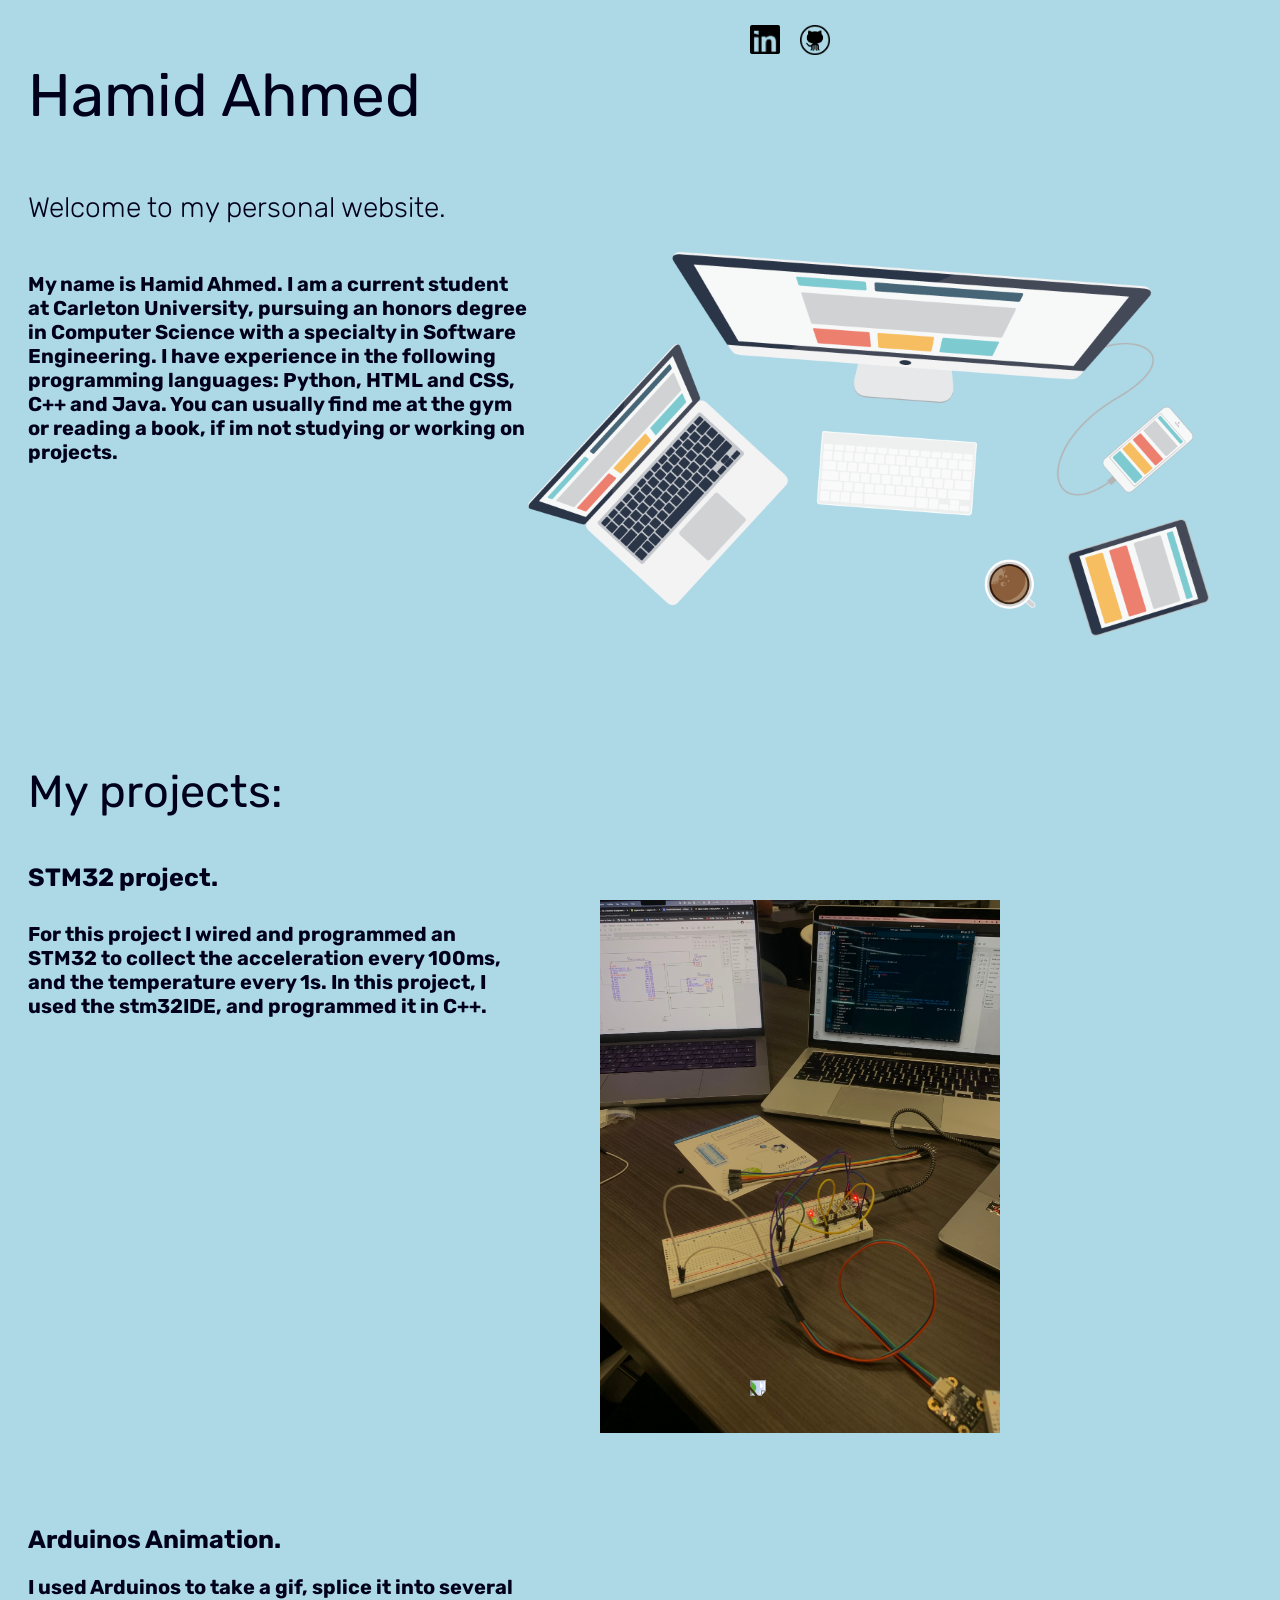
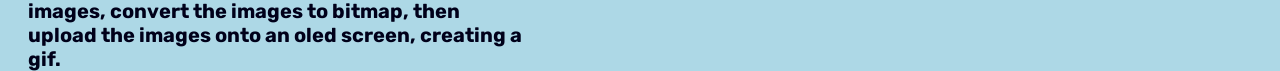
==== index.html @ ff0680fb "Rename text.html to index.html" ====
<!DOCTYPE html>
<html>
    <head>
        <style> .grid-container {
            display: grid;
            column-gap: 50px;
            grid-auto-flow: column;
          } </style>
       
        <link rel="preconnect" href="https://fonts.googleapis.com">
        <link rel="preconnect" href="https://fonts.gstatic.com" crossorigin>
        <link href="https://fonts.googleapis.com/css2?family=Rubik&family=VT323&display=swap" rel="stylesheet">
        <style>
            body {
                background-color: #ADD8E6;
            }
        </style>
        <body>
<p class="title">
Hamid Ahmed
</p>

<p = class="welcome">
    Welcome to my personal website.
    </p>

    
    <p = class="para" style="float: left">

        My name is Hamid Ahmed. I am a current student at Carleton University,
        pursuing an honors degree in Computer Science with a specialty in
        Software Engineering. I have experience in the following
        programming languages: Python, HTML and CSS, C++ and Java.
        You can usually find me at the gym or reading a book, if im not studying or working on projects.
        </p>
        <image src=PngItem_1247508.png class="image" ></image>


        <style>
            .para {
                font-family: 'Rubik', sans-serif;
                font-size: 20px;
                text-align: left;
                font-weight: bold;
                width: 500px;
                color: #00001a;
                padding-left: 20px;
                padding-top: -200px;
                position: static;
                grid-column: 1;
                grid-row: 2;
            }
            </style>
        
            <style>
        .welcome {
            font-family: 'Rubik', sans-serif;
            font-size: 28px;
            text-align: left;
            font-weight: 300;
            color: #00001a;
            padding-left: 20px;
        }
        </style>
    
        <style>
        .title {
            font-family: 'Rubik', sans-serif;
            font-size: 60px;
            font-style:initial;
            text-align: left;
            font-weight: 400;
            color: #00001a;
            padding-left: 20px;
        }
        </style>



        <p class="port">    
            My projects:
        </p>
        <style>
            .port {
                padding-top: 80px;
                font-family: 'Rubik', sans-serif;
                font-size: 45px;
                font-style:initial;
                text-align: left;
                color: #00001a;
                padding-left: 20px;


            }


        </style>

        <p class="stm">
            STM32 project.

        </p>
      <style>
            .stm {
                font-family: 'Rubik', sans-serif;
                font-size: 25px;
                text-align: left;
                font-weight: bold;
                width: 500px;
                color: #00001a;
                padding-left: 20px;
            }


        </style>

<p class="stmpara">
    For this project I wired and programmed an STM32 to collect the acceleration every 100ms, and the temperature every 1s. 
    In this project, I used the stm32IDE, and programmed it in C++. 

</p>
<style>
    .stmpara {
        padding-top: 5px;
        font-family: 'Rubik', sans-serif;
        font-size: 20px;
        text-align: auto;
        font-weight: bold;
        width: 500px;
        color: #00001a;
        padding-left: 20px;
        
    }
   


</style>
 <image src=stm.jpg class="stmimage">
    <style>
        .stmimage {
            
            width: 400px;
            position: absolute;
            left: 600px;
            top: 900px;
        }
    </style>


<p class="arduino">
    Arduinos Animation.

</p>
<style>
    .arduino {
        font-family: 'Rubik', sans-serif;
        font-size: 25px;
        text-align: left;
        font-weight: bold;
        width: 500px;
        color: #00001a;
        position: absolute;
        top: 1500px;
        padding-left: 20px;
    }


</style>

<p class="arduinopara">
I used Arduinos to take a gif, splice it into several images, 
convert the images to bitmap, then upload the images onto an oled screen, creating a gif. 

</p>
<style>
.arduinopara {
    padding-top: 5px;
    font-family: 'Rubik', sans-serif;
    font-size: 20px;
    text-align: auto;
    font-weight: bold;
    width: 500px;
    color: #00001a;
    position: absolute;
    top: 1550px;
    padding-left: 20px;

}

</style>




    <style>
    .image{
        grid-row: 1;
        grid-column: 3;}
    </style>


<img src="animation.gif" class="animation">
<style>
.animation{
    width: 200;
    transform: rotate(90deg);
    position: absolute;
    left: 750px;
    top: 1380px;
    
    }
</style>

<a href="https://www.linkedin.com/in/hamid-ahmed123/"><img src="linked.png" class="linked"></a>

<style>
.linked{
    width: 20;
    position: absolute;
    left: 750px;
    top: 25px;
    width: 30px;
    }
</style>
<a href="https://github.com/hamidxahmed"><img src="github.png" class="github"></a>
<style>
.github{
    width: 20;
    position: absolute;
    left: 800px;
    top: 25px;
    width: 30px;
    }
</style>










        </body>
    </head>
</html>
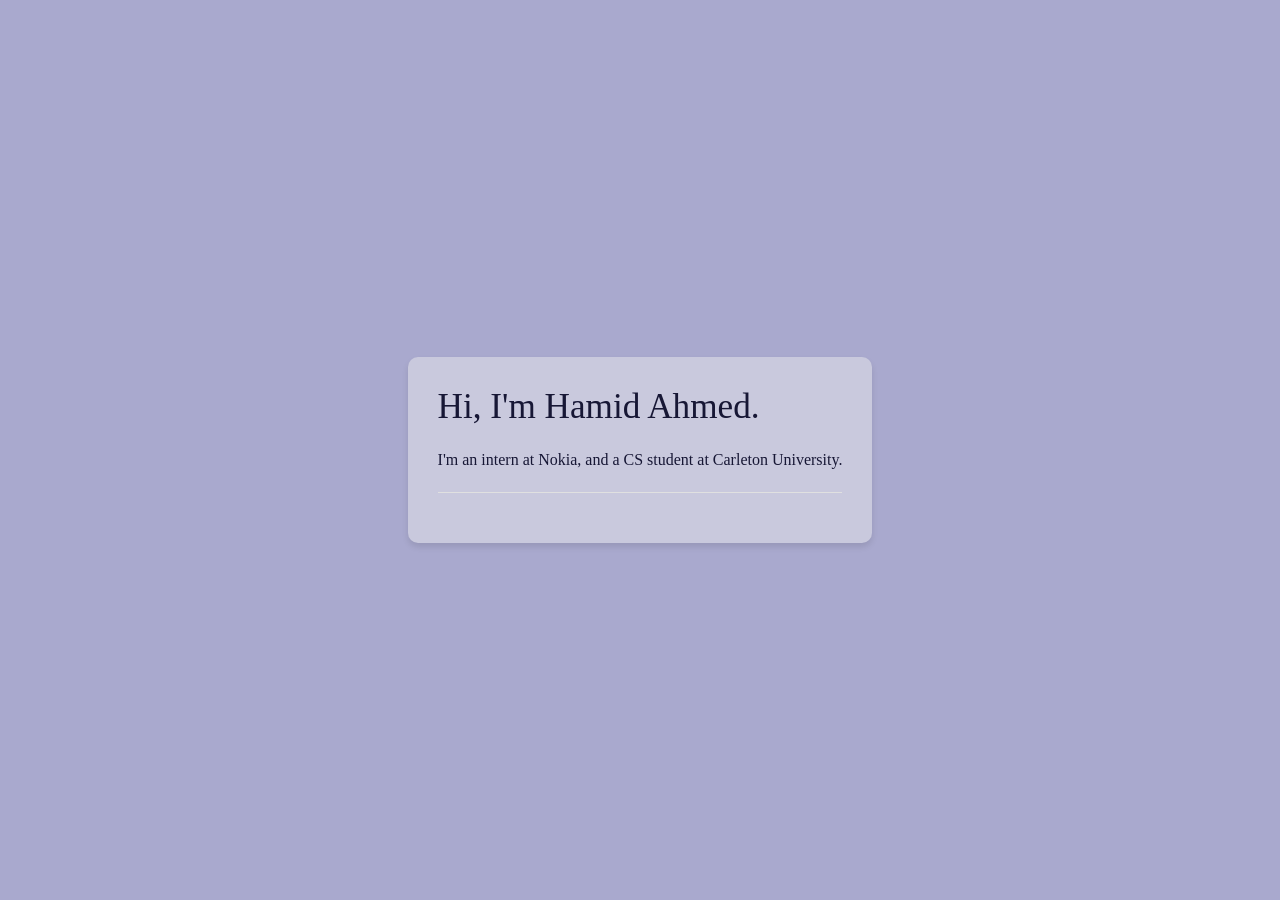
==== commit 31e805ca: "Update index.html" ====
--- a/index.html
+++ b/index.html
@@ -1,247 +1,57 @@
 <!DOCTYPE html>
-<html>
-    <head>
-        <style> .grid-container {
-            display: grid;
-            column-gap: 50px;
-            grid-auto-flow: column;
-          } </style>
-       
-        <link rel="preconnect" href="https://fonts.googleapis.com">
-        <link rel="preconnect" href="https://fonts.gstatic.com" crossorigin>
-        <link href="https://fonts.googleapis.com/css2?family=Rubik&family=VT323&display=swap" rel="stylesheet">
-        <style>
-            body {
-                background-color: #ADD8E6;
-            }
-        </style>
-        <body>
-<p class="title">
-Hamid Ahmed
-</p>
-
-<p = class="welcome">
-    Welcome to my personal website.
-    </p>
-
-    
-    <p = class="para" style="float: left">
-
-        My name is Hamid Ahmed. I am a current student at Carleton University,
-        pursuing an honors degree in Computer Science with a specialty in
-        Software Engineering. I have experience in the following
-        programming languages: Python, HTML and CSS, C++ and Java.
-        You can usually find me at the gym or reading a book, if im not studying or working on projects.
-        </p>
-        <image src=PngItem_1247508.png class="image" ></image>
-
-
-        <style>
-            .para {
-                font-family: 'Rubik', sans-serif;
-                font-size: 20px;
-                text-align: left;
-                font-weight: bold;
-                width: 500px;
-                color: #00001a;
-                padding-left: 20px;
-                padding-top: -200px;
-                position: static;
-                grid-column: 1;
-                grid-row: 2;
-            }
-            </style>
-        
-            <style>
-        .welcome {
-            font-family: 'Rubik', sans-serif;
-            font-size: 28px;
+<html lang="en">
+<head>
+    <meta charset="UTF-8">
+    <meta name="viewport" content="width=device-width, initial-scale=1.0">
+    <title>Hamid Ahmed</title>
+    <style>
+        body {
+            background-color: #a9a9ce;
+            color: #2c3e50;
+            font-family: Georgia, serif;
+            margin: 0;
+            padding: 0;
+            display: flex;
+            justify-content: center;
+            align-items: center;
+            height: 100vh;
+        }
+        .content {
+            max-width: 500px;
             text-align: left;
+            padding: 30px;
+            background: #c9c9dd;
+            border-radius: 10px;
+            box-shadow: 0 4px 6px rgba(0, 0, 0, 0.1);
+        }
+        h1 {
+            font-size: 2.2rem;
             font-weight: 300;
-            color: #00001a;
-            padding-left: 20px;
+            margin: 0 0 20px 0;
+            color: #171735;
         }
-        </style>
-    
-        <style>
-        .title {
-            font-family: 'Rubik', sans-serif;
-            font-size: 60px;
-            font-style:initial;
-            text-align: left;
-            font-weight: 400;
-            color: #00001a;
-            padding-left: 20px;
+        p {
+            font-size: 1rem;
+            line-height: 1.6;
+            color: #171735;
+            margin: 0 0 20px 0;
         }
-        </style>
-
-
-
-        <p class="port">    
-            My projects:
-        </p>
-        <style>
-            .port {
-                padding-top: 80px;
-                font-family: 'Rubik', sans-serif;
-                font-size: 45px;
-                font-style:initial;
-                text-align: left;
-                color: #00001a;
-                padding-left: 20px;
-
-
-            }
-
-
-        </style>
-
-        <p class="stm">
-            STM32 project.
-
-        </p>
-      <style>
-            .stm {
-                font-family: 'Rubik', sans-serif;
-                font-size: 25px;
-                text-align: left;
-                font-weight: bold;
-                width: 500px;
-                color: #00001a;
-                padding-left: 20px;
-            }
-
-
-        </style>
-
-<p class="stmpara">
-    For this project I wired and programmed an STM32 to collect the acceleration every 100ms, and the temperature every 1s. 
-    In this project, I used the stm32IDE, and programmed it in C++. 
-
-</p>
-<style>
-    .stmpara {
-        padding-top: 5px;
-        font-family: 'Rubik', sans-serif;
-        font-size: 20px;
-        text-align: auto;
-        font-weight: bold;
-        width: 500px;
-        color: #00001a;
-        padding-left: 20px;
-        
-    }
-   
-
-
-</style>
- <image src=stm.jpg class="stmimage">
-    <style>
-        .stmimage {
-            
-            width: 400px;
-            position: absolute;
-            left: 600px;
-            top: 900px;
+        hr {
+            border: none;
+            height: 1px;
+            background: #e0e0e0;
+            margin: 20px 0;
         }
     </style>
+</head>
+<body>
+    <div class="content">
+        <h1>Hi, I'm Hamid Ahmed.</h1>
+        <p>
+            I'm an intern at Nokia, and a CS student at Carleton University. 
+        </p>
+        <hr>
+    </div>
+</body>
+</html>
 
-
-<p class="arduino">
-    Arduinos Animation.
-
-</p>
-<style>
-    .arduino {
-        font-family: 'Rubik', sans-serif;
-        font-size: 25px;
-        text-align: left;
-        font-weight: bold;
-        width: 500px;
-        color: #00001a;
-        position: absolute;
-        top: 1500px;
-        padding-left: 20px;
-    }
-
-
-</style>
-
-<p class="arduinopara">
-I used Arduinos to take a gif, splice it into several images, 
-convert the images to bitmap, then upload the images onto an oled screen, creating a gif. 
-
-</p>
-<style>
-.arduinopara {
-    padding-top: 5px;
-    font-family: 'Rubik', sans-serif;
-    font-size: 20px;
-    text-align: auto;
-    font-weight: bold;
-    width: 500px;
-    color: #00001a;
-    position: absolute;
-    top: 1550px;
-    padding-left: 20px;
-
-}
-
-</style>
-
-
-
-
-    <style>
-    .image{
-        grid-row: 1;
-        grid-column: 3;}
-    </style>
-
-
-<img src="animation.gif" class="animation">
-<style>
-.animation{
-    width: 200;
-    transform: rotate(90deg);
-    position: absolute;
-    left: 750px;
-    top: 1380px;
-    
-    }
-</style>
-
-<a href="https://www.linkedin.com/in/hamid-ahmed123/"><img src="linked.png" class="linked"></a>
-
-<style>
-.linked{
-    width: 20;
-    position: absolute;
-    left: 750px;
-    top: 25px;
-    width: 30px;
-    }
-</style>
-<a href="https://github.com/hamidxahmed"><img src="github.png" class="github"></a>
-<style>
-.github{
-    width: 20;
-    position: absolute;
-    left: 800px;
-    top: 25px;
-    width: 30px;
-    }
-</style>
-
-
-
-
-
-
-
-
-
-
-        </body>
-    </head>
-</html>
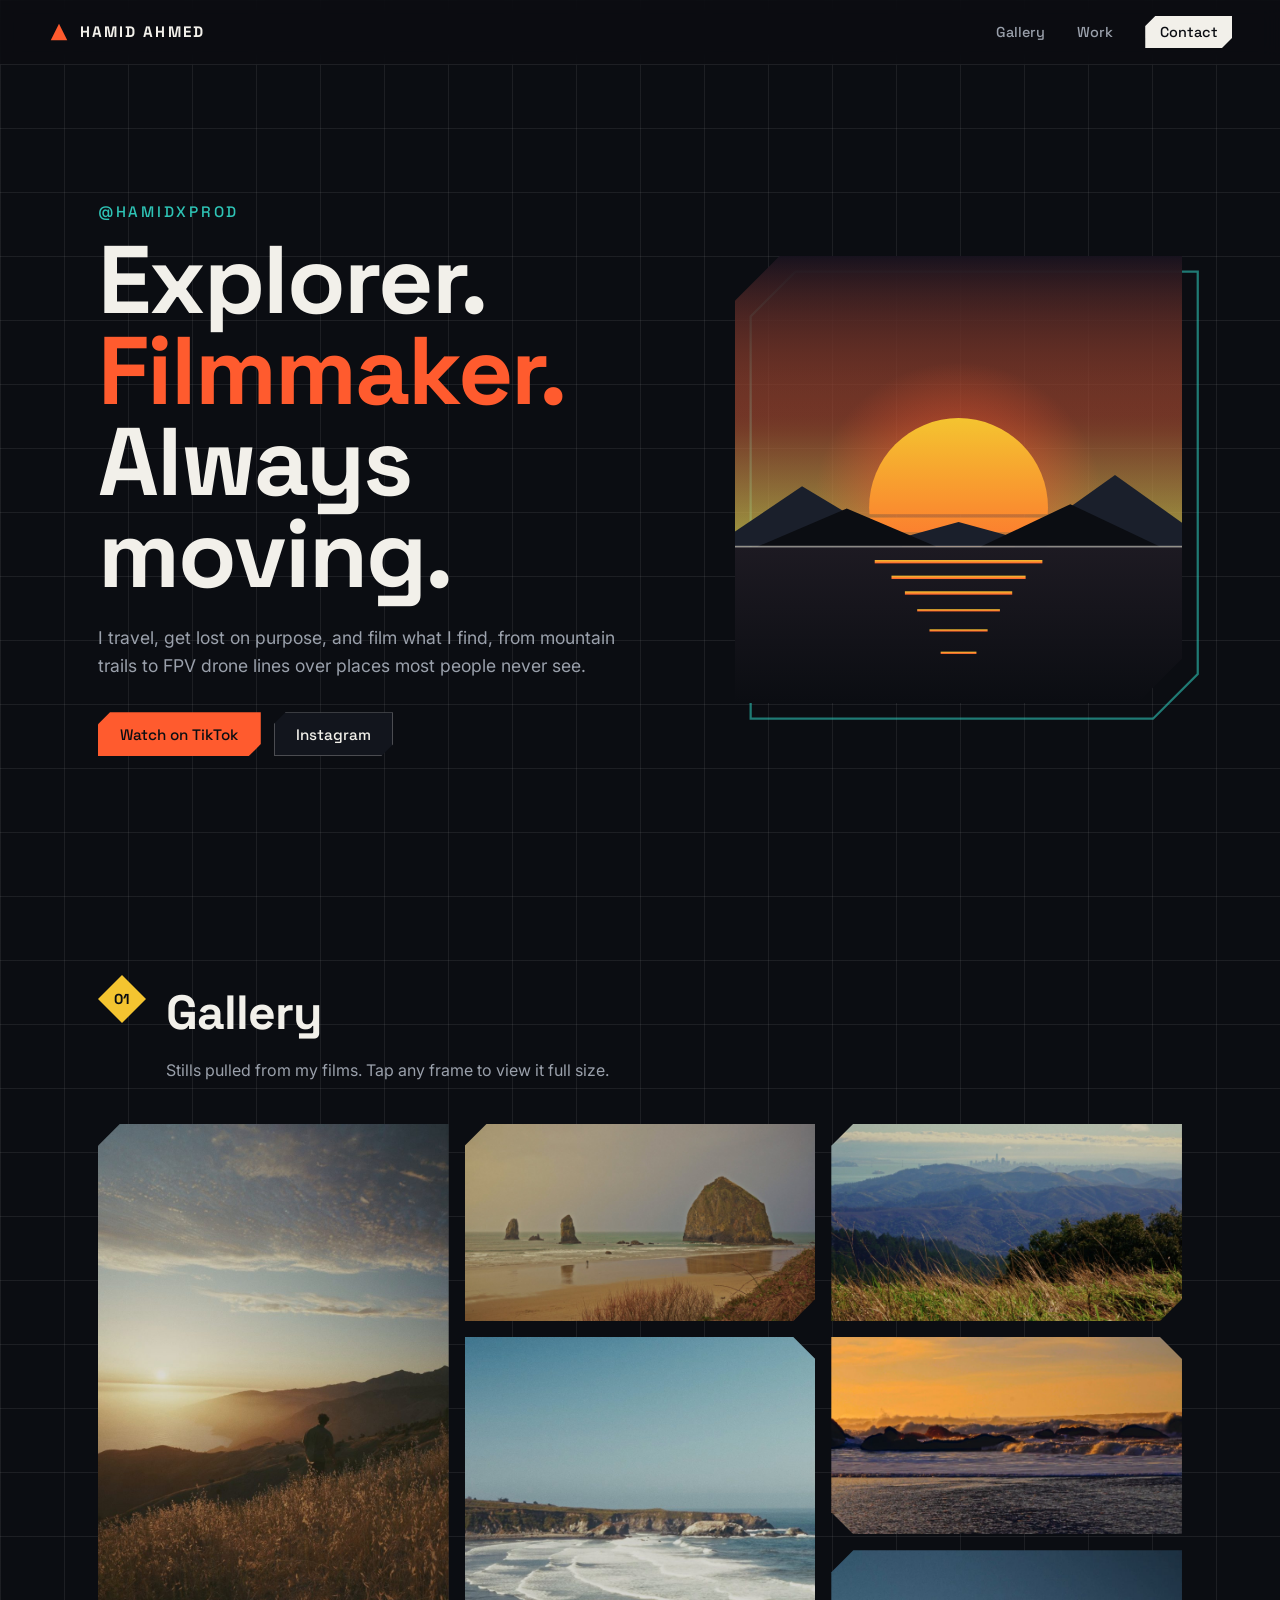
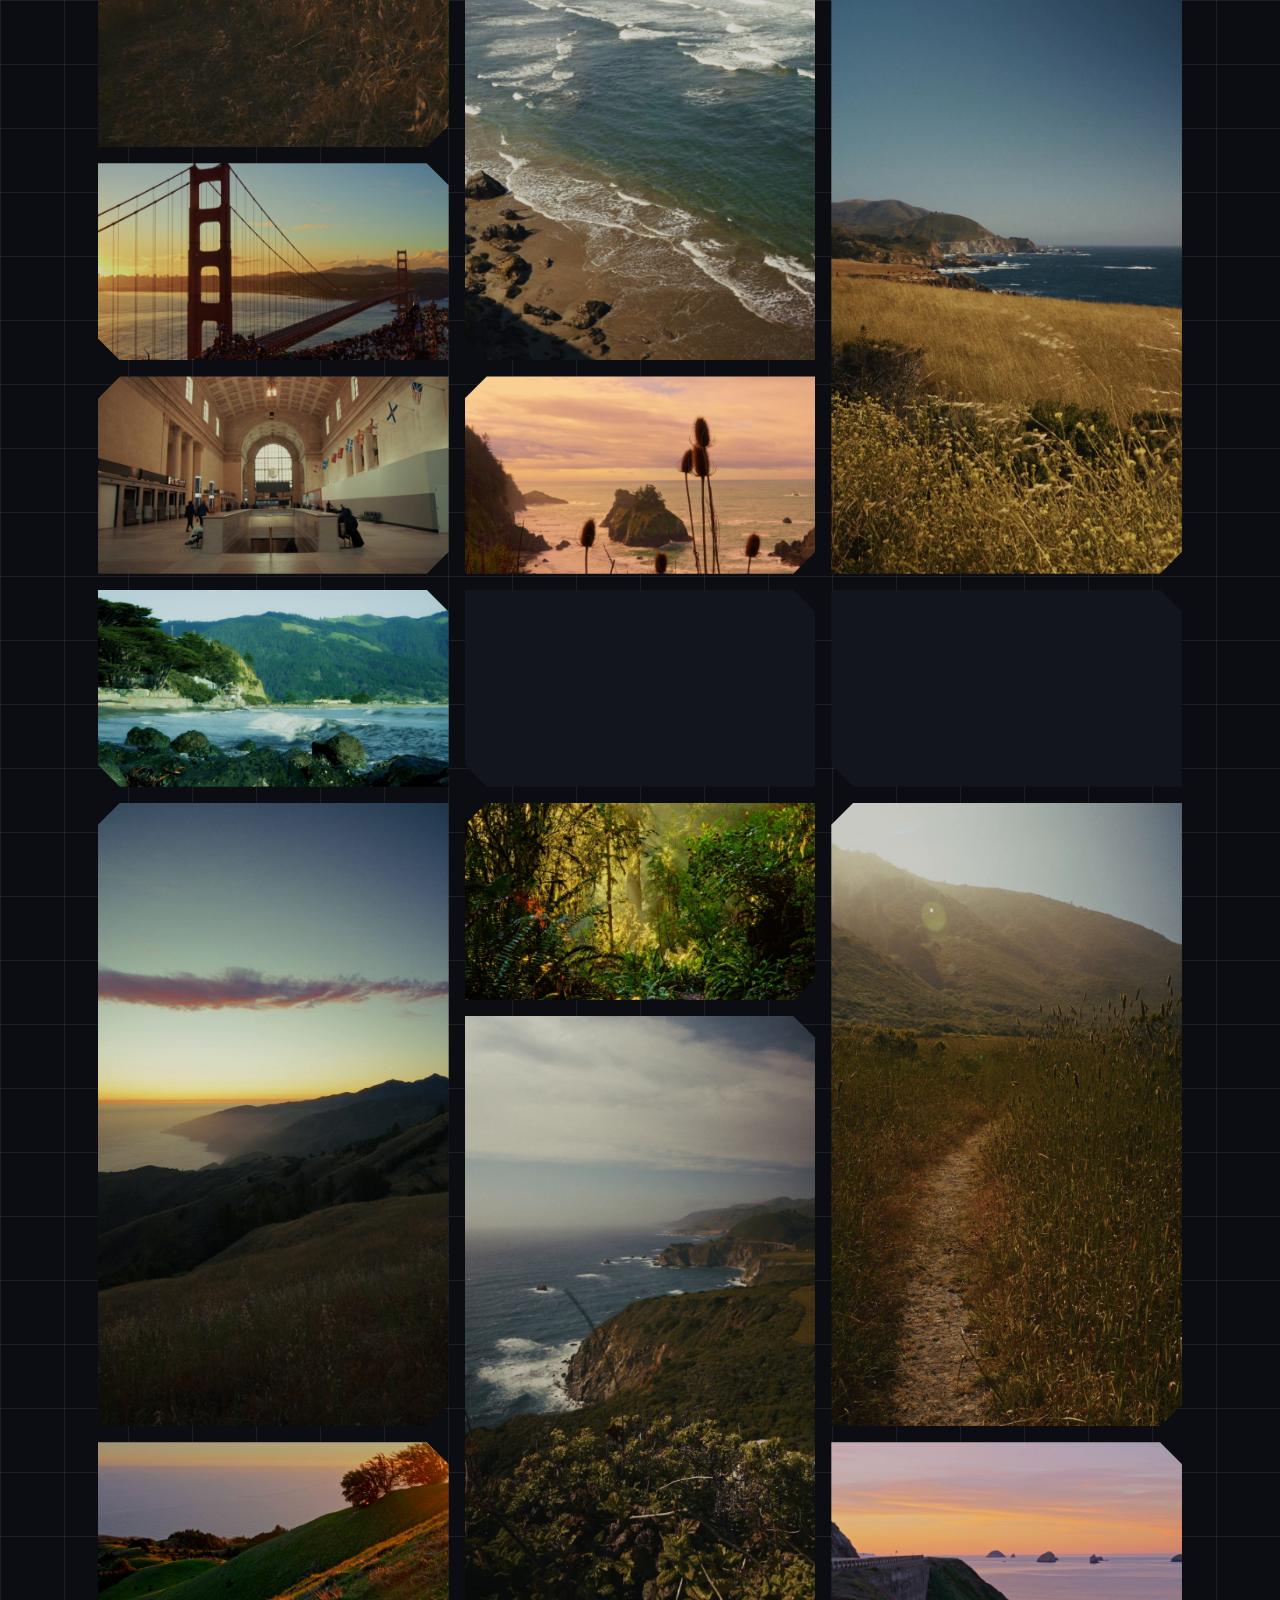
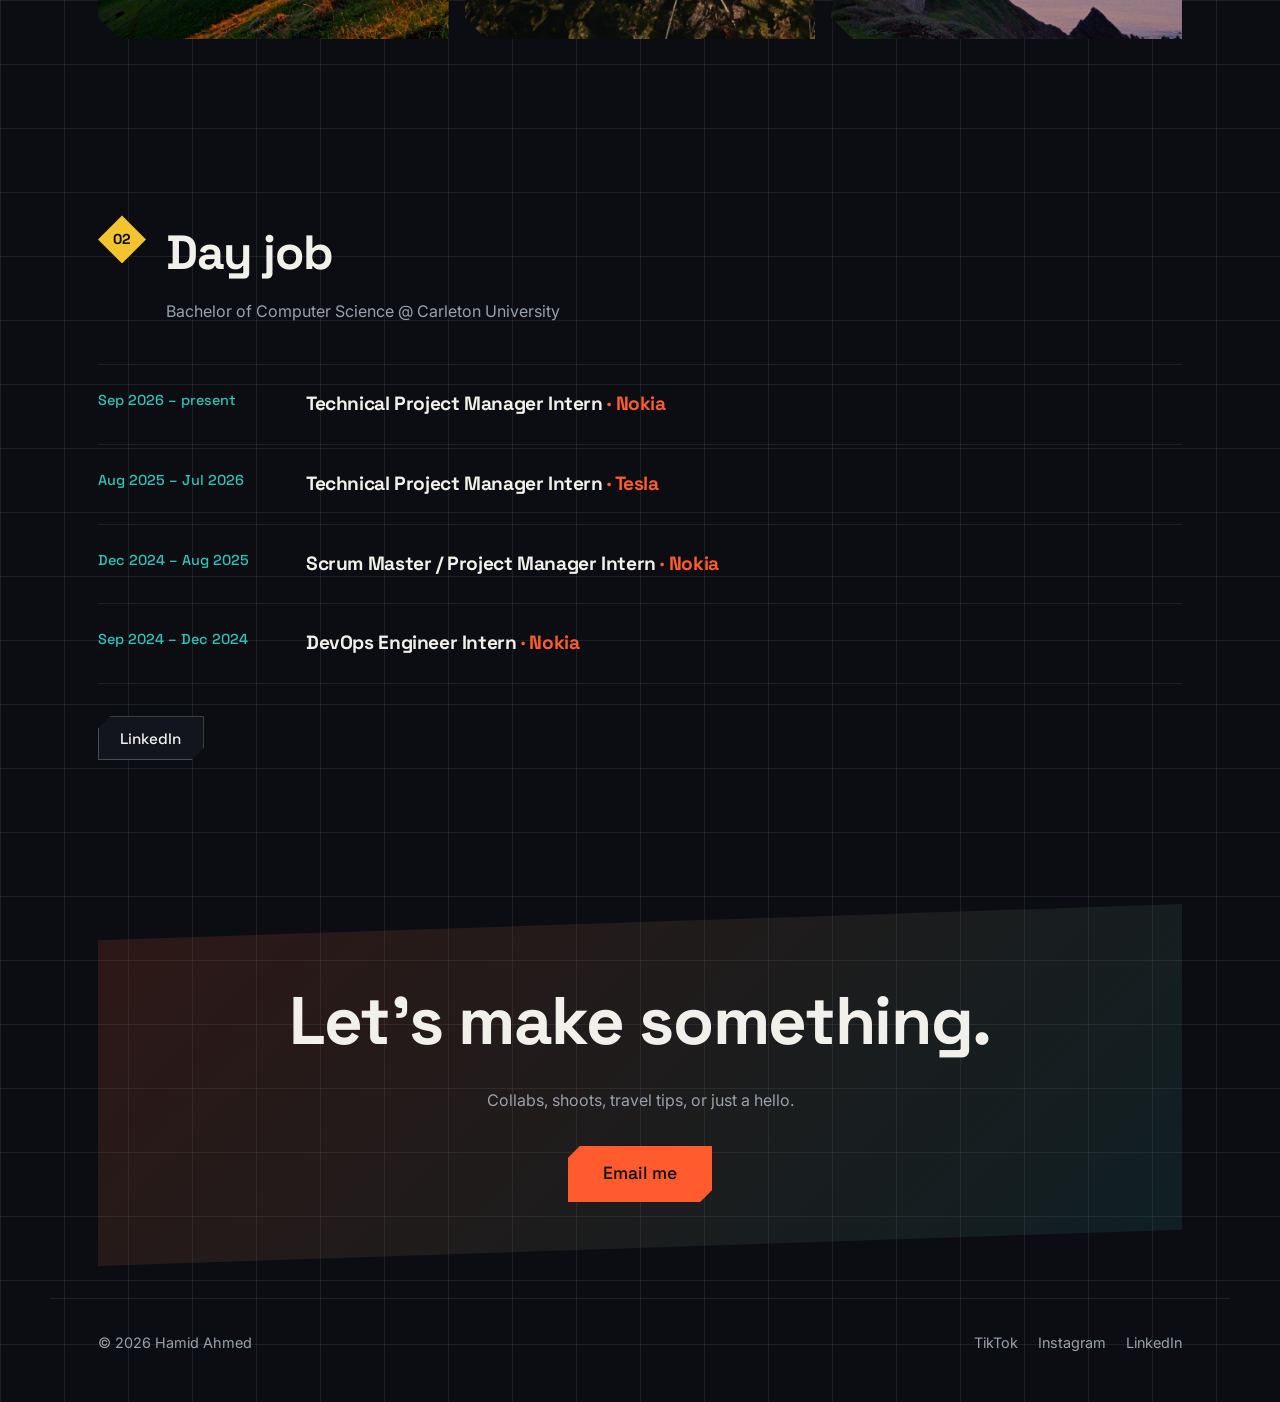
==== commit 60b28c36: "Add files via upload new site" ====
--- a/index.html
+++ b/index.html
@@ -1,57 +1,171 @@
-<!DOCTYPE html>
+<!doctype html>
 <html lang="en">
-<head>
-    <meta charset="UTF-8">
-    <meta name="viewport" content="width=device-width, initial-scale=1.0">
-    <title>Hamid Ahmed</title>
-    <style>
-        body {
-            background-color: #a9a9ce;
-            color: #2c3e50;
-            font-family: Georgia, serif;
-            margin: 0;
-            padding: 0;
-            display: flex;
-            justify-content: center;
-            align-items: center;
-            height: 100vh;
-        }
-        .content {
-            max-width: 500px;
-            text-align: left;
-            padding: 30px;
-            background: #c9c9dd;
-            border-radius: 10px;
-            box-shadow: 0 4px 6px rgba(0, 0, 0, 0.1);
-        }
-        h1 {
-            font-size: 2.2rem;
-            font-weight: 300;
-            margin: 0 0 20px 0;
-            color: #171735;
-        }
-        p {
-            font-size: 1rem;
-            line-height: 1.6;
-            color: #171735;
-            margin: 0 0 20px 0;
-        }
-        hr {
-            border: none;
-            height: 1px;
-            background: #e0e0e0;
-            margin: 20px 0;
-        }
-    </style>
-</head>
-<body>
-    <div class="content">
-        <h1>Hi, I'm Hamid Ahmed.</h1>
-        <p>
-            I'm an intern at Nokia, and a CS student at Carleton University. 
-        </p>
-        <hr>
+  <head>
+    <meta charset="utf-8" />
+    <meta name="viewport" content="width=device-width, initial-scale=1" />
+    <title>Hamid Ahmed — Explorer &amp; Filmmaker</title>
+    <meta name="description" content="Hamid Ahmed (@hamidxprod): explorer, traveler, and videographer. Short films from the road, the outdoors, and the air." />
+    <meta property="og:title" content="Hamid Ahmed — Explorer &amp; Filmmaker" />
+    <meta property="og:description" content="Short films from the road, the outdoors, and the air. @hamidxprod" />
+    <meta property="og:type" content="website" />
+    <meta property="og:url" content="https://hamidahmed.com" />
+    <meta name="theme-color" content="#0b0d12" />
+    <link rel="icon" href="assets/favicon.svg" type="image/svg+xml" />
+    <link rel="preconnect" href="https://fonts.googleapis.com" />
+    <link rel="preconnect" href="https://fonts.gstatic.com" crossorigin />
+    <link href="https://fonts.googleapis.com/css2?family=Space+Grotesk:wght@400;500;700&family=Inter:wght@400;500&display=swap" rel="stylesheet" />
+    <link rel="stylesheet" href="styles.css" />
+  </head>
+  <body>
+    <a class="skip" href="#main">Skip to content</a>
+
+    <header class="nav">
+      <a class="brand" href="#top" aria-label="Hamid Ahmed, home">
+        <svg viewBox="0 0 32 32" aria-hidden="true"><path d="M4 28 16 4l12 24z" /></svg>
+        <span>HAMID AHMED</span>
+      </a>
+      <nav aria-label="Sections">
+        <a href="#gallery">Gallery</a>
+        <a href="#work">Work</a>
+        <a class="nav-cta" href="#contact">Contact</a>
+      </nav>
+    </header>
+
+    <main id="main">
+      <section class="hero" id="top">
+        <div class="hero-copy">
+          <p class="eyebrow">@hamidxprod</p>
+          <h1>Explorer.<br /><span class="accent">Filmmaker.</span><br />Always moving.</h1>
+          <p class="lede">I travel, get lost on purpose, and film what I find, from mountain trails to FPV drone lines over places most people never see.</p>
+          <div class="cta-row">
+            <a class="btn btn-primary" data-link="tiktok" target="_blank" rel="noopener">Watch on TikTok</a>
+            <a class="btn btn-ghost" data-link="instagram" target="_blank" rel="noopener">Instagram</a>
+          </div>
+        </div>
+        <div class="hero-art" aria-hidden="true">
+          <svg viewBox="0 0 400 400">
+            <defs>
+              <clipPath id="frame-clip">
+                <path d="M40 0H400V360L360 400H0V40z" />
+              </clipPath>
+              <clipPath id="sky-clip">
+                <rect width="400" height="260" />
+              </clipPath>
+              <linearGradient id="sky-warm" x1="0" y1="0" x2="0" y2="1">
+                <stop offset="0" stop-color="#1c1422" />
+                <stop offset="0.55" stop-color="#ff5b2e" stop-opacity="0.55" />
+                <stop offset="1" stop-color="#f4c430" stop-opacity="0.75" />
+              </linearGradient>
+              <linearGradient id="sky-dusk" x1="0" y1="0" x2="0" y2="1">
+                <stop offset="0" stop-color="#0b0d12" />
+                <stop offset="0.6" stop-color="#14323a" />
+                <stop offset="1" stop-color="#2ec4b6" stop-opacity="0.7" />
+              </linearGradient>
+              <linearGradient id="sun-fill" x1="0" y1="0" x2="0" y2="1">
+                <stop offset="0" stop-color="#f4c430" />
+                <stop offset="1" stop-color="#ff5b2e" />
+              </linearGradient>
+              <linearGradient id="water" x1="0" y1="0" x2="0" y2="1">
+                <stop offset="0" stop-color="#1d1a22" />
+                <stop offset="1" stop-color="#0b0d12" />
+              </linearGradient>
+              <radialGradient id="sun-glow">
+                <stop offset="0.45" stop-color="#ff5b2e" stop-opacity="0.45" />
+                <stop offset="1" stop-color="#ff5b2e" stop-opacity="0" />
+              </radialGradient>
+              <mask id="sun-bands" maskUnits="userSpaceOnUse" x="0" y="0" width="400" height="400">
+                <rect width="400" height="400" fill="#fff" />
+                <rect y="176" width="400" height="3" />
+                <rect y="192" width="400" height="5" />
+                <rect y="208" width="400" height="7" />
+                <rect y="224" width="400" height="9" />
+                <rect y="240" width="400" height="11" />
+              </mask>
+            </defs>
+            <path class="frame-line" d="M54 14H414V374L374 414H14V54z" />
+            <g clip-path="url(#frame-clip)">
+              <rect width="400" height="260" fill="url(#sky-warm)" />
+              <rect class="sky-dusk" width="400" height="260" fill="url(#sky-dusk)" />
+              <g class="stars">
+                <rect x="72" y="54" width="4" height="4" />
+                <rect x="300" y="38" width="3" height="3" />
+                <rect x="342" y="96" width="4" height="4" />
+                <rect x="138" y="28" width="3" height="3" />
+              </g>
+              <g clip-path="url(#sky-clip)">
+                <g class="sun">
+                  <circle cx="200" cy="170" r="130" fill="url(#sun-glow)" />
+                  <circle cx="200" cy="170" r="80" fill="url(#sun-fill)" mask="url(#sun-bands)" />
+                </g>
+              </g>
+              <polygon class="ridge-back" points="-20,260 60,206 150,260" />
+              <polygon class="ridge-back" points="250,260 340,196 430,260" />
+              <polygon class="ridge-back" points="120,260 200,238 280,260" />
+              <polygon class="ridge-front" points="20,260 100,226 180,260" />
+              <polygon class="ridge-front" points="220,260 300,222 380,260" />
+              <rect y="260" width="400" height="140" fill="url(#water)" />
+              <line class="horizon" x1="0" y1="260" x2="400" y2="260" />
+              <g class="reflection">
+                <rect class="shimmer" x="125" y="272" width="150" height="3" />
+                <rect class="shimmer" x="140" y="286" width="120" height="3" />
+                <rect class="shimmer" x="152" y="300" width="96" height="3" />
+                <rect class="shimmer" x="163" y="316" width="74" height="2" />
+                <rect class="shimmer" x="174" y="334" width="52" height="2" />
+                <rect class="shimmer" x="184" y="354" width="32" height="2" />
+              </g>
+            </g>
+          </svg>
+        </div>
+      </section>
+
+      <section class="section" id="gallery" aria-labelledby="gallery-title">
+        <div class="section-head">
+          <span class="num">01</span>
+          <h2 id="gallery-title">Gallery</h2>
+          <p>Stills pulled from my films. Tap any frame to view it full size.</p>
+        </div>
+        <div class="gallery" id="gallery-grid"></div>
+      </section>
+
+      <section class="section" id="work" aria-labelledby="work-title">
+        <div class="section-head">
+          <span class="num">02</span>
+          <h2 id="work-title">Day job</h2>
+          <p>Bachelor of Computer Science @ Carleton University</p>
+        </div>
+        <ol class="work" id="work-list"></ol>
+        <div class="cta-row">
+          <a class="btn btn-ghost" data-link="linkedin" target="_blank" rel="noopener">LinkedIn</a>
+        </div>
+      </section>
+
+      <section class="contact" id="contact" aria-labelledby="contact-title">
+        <h2 id="contact-title">Let's make something.</h2>
+        <p>Collabs, shoots, travel tips, or just a hello.</p>
+        <a class="btn btn-primary btn-big" id="email-link">Email me</a>
+      </section>
+    </main>
+
+    <footer class="footer">
+      <span>© <span id="year"></span> Hamid Ahmed</span>
+      <span class="footer-links">
+        <a data-link="tiktok" target="_blank" rel="noopener">TikTok</a>
+        <a data-link="instagram" target="_blank" rel="noopener">Instagram</a>
+        <a data-link="linkedin" target="_blank" rel="noopener">LinkedIn</a>
+      </span>
+    </footer>
+
+    <div class="lightbox" id="lightbox" role="dialog" aria-modal="true" aria-label="Gallery image" hidden>
+      <button class="lb-btn lb-close" type="button" aria-label="Close">&times;</button>
+      <button class="lb-btn lb-prev" type="button" aria-label="Previous image">&lsaquo;</button>
+      <figure class="lb-figure">
+        <img id="lightbox-img" alt="" />
+        <figcaption id="lightbox-caption"></figcaption>
+      </figure>
+      <button class="lb-btn lb-next" type="button" aria-label="Next image">&rsaquo;</button>
     </div>
-</body>
+
+    <script src="content.js"></script>
+    <script src="main.js"></script>
+  </body>
 </html>
-
--- a/styles.css
+++ b/styles.css
@@ -0,0 +1,699 @@
+:root {
+  --bg: #0b0d12;
+  --bg-2: #12151d;
+  --line: rgba(242, 240, 234, 0.08);
+  --text: #f2f0ea;
+  --muted: #9aa0ab;
+  --orange: #ff5b2e;
+  --teal: #2ec4b6;
+  --yellow: #f4c430;
+  --cut: 22px;
+  --radius: 4px;
+  --max: 1180px;
+  --font-display: "Space Grotesk", system-ui, sans-serif;
+  --font-body: "Inter", system-ui, sans-serif;
+}
+
+*,
+*::before,
+*::after {
+  box-sizing: border-box;
+}
+
+html {
+  scroll-behavior: smooth;
+}
+
+body {
+  margin: 0;
+  background-color: var(--bg);
+  background-image:
+    linear-gradient(var(--line) 1px, transparent 1px),
+    linear-gradient(90deg, var(--line) 1px, transparent 1px);
+  background-size: 64px 64px;
+  color: var(--text);
+  font: 400 1rem/1.6 var(--font-body);
+  -webkit-font-smoothing: antialiased;
+}
+
+a {
+  color: inherit;
+}
+
+img {
+  display: block;
+  max-width: 100%;
+}
+
+:focus-visible {
+  outline: 2px solid var(--yellow);
+  outline-offset: 3px;
+}
+
+.skip {
+  position: absolute;
+  left: -999px;
+  top: 0;
+  padding: 0.5rem 1rem;
+  background: var(--yellow);
+  color: var(--bg);
+  z-index: 100;
+}
+
+.skip:focus {
+  left: 1rem;
+}
+
+/* Nav */
+.nav {
+  position: sticky;
+  top: 0;
+  z-index: 50;
+  display: flex;
+  align-items: center;
+  justify-content: space-between;
+  gap: 1rem;
+  padding: 1rem clamp(1rem, 4vw, 3rem);
+  background: rgba(11, 13, 18, 0.82);
+  backdrop-filter: blur(10px);
+  border-bottom: 1px solid var(--line);
+}
+
+.brand {
+  display: flex;
+  align-items: center;
+  gap: 0.6rem;
+  text-decoration: none;
+  font: 700 0.95rem/1 var(--font-display);
+  letter-spacing: 0.14em;
+}
+
+.brand svg {
+  width: 22px;
+  height: 22px;
+  fill: var(--orange);
+}
+
+.nav nav {
+  display: flex;
+  gap: clamp(0.75rem, 2.5vw, 2rem);
+  align-items: center;
+  overflow-x: auto;
+}
+
+.nav nav a {
+  text-decoration: none;
+  font: 500 0.9rem/1 var(--font-display);
+  color: var(--muted);
+  white-space: nowrap;
+  transition: color 0.2s;
+}
+
+.nav nav a:hover {
+  color: var(--text);
+}
+
+.nav .nav-cta {
+  color: var(--bg);
+  background: var(--text);
+  padding: 0.55rem 0.9rem;
+  clip-path: polygon(10px 0, 100% 0, 100% calc(100% - 10px), calc(100% - 10px) 100%, 0 100%, 0 10px);
+}
+
+.nav .nav-cta:hover {
+  color: var(--bg);
+  background: var(--orange);
+}
+
+/* Buttons */
+.btn {
+  display: inline-flex;
+  align-items: center;
+  gap: 0.5rem;
+  padding: 0.9rem 1.4rem;
+  font: 500 0.95rem/1 var(--font-display);
+  text-decoration: none;
+  cursor: pointer;
+  clip-path: polygon(12px 0, 100% 0, 100% calc(100% - 12px), calc(100% - 12px) 100%, 0 100%, 0 12px);
+  transition: transform 0.2s, background-color 0.2s, color 0.2s;
+}
+
+.btn:hover {
+  transform: translateY(-2px);
+}
+
+.btn-primary {
+  background: var(--orange);
+  color: var(--bg);
+}
+
+.btn-primary:hover {
+  background: var(--yellow);
+}
+
+.btn-ghost {
+  background: var(--bg-2);
+  color: var(--text);
+  box-shadow: inset 0 0 0 1px rgba(242, 240, 234, 0.25);
+}
+
+.btn-ghost:hover {
+  background: var(--text);
+  color: var(--bg);
+}
+
+.btn-big {
+  padding: 1.2rem 2.2rem;
+  font-size: 1.1rem;
+}
+
+.cta-row {
+  display: flex;
+  flex-wrap: wrap;
+  gap: 0.8rem;
+}
+
+/* Hero */
+.hero {
+  max-width: var(--max);
+  margin: 0 auto;
+  min-height: calc(100vh - 70px);
+  display: grid;
+  grid-template-columns: 1.15fr 0.85fr;
+  align-items: center;
+  gap: 2rem;
+  padding: 4rem clamp(1rem, 4vw, 3rem);
+}
+
+.eyebrow {
+  margin: 0 0 1rem;
+  font: 500 0.95rem/1 var(--font-display);
+  letter-spacing: 0.18em;
+  text-transform: uppercase;
+  color: var(--teal);
+}
+
+h1,
+h2,
+h3 {
+  font-family: var(--font-display);
+  font-weight: 700;
+  letter-spacing: -0.02em;
+  margin: 0;
+}
+
+h1 {
+  font-size: clamp(2.8rem, 7.5vw, 6rem);
+  line-height: 0.95;
+  margin-bottom: 1.5rem;
+}
+
+.accent {
+  color: var(--orange);
+}
+
+.lede {
+  max-width: 34rem;
+  color: var(--muted);
+  font-size: 1.1rem;
+  margin: 0 0 2rem;
+}
+
+.hero-art svg {
+  width: 100%;
+  max-width: 460px;
+  margin-left: auto;
+  display: block;
+  overflow: visible;
+}
+
+/* Static state is a mid-sunset frame; the animations below loop around it. */
+.frame-line {
+  fill: none;
+  stroke: var(--teal);
+  stroke-width: 2;
+  opacity: 0.6;
+}
+
+.sun {
+  transform: translateY(55px);
+  animation: sunset 15s linear infinite;
+}
+
+.sky-dusk {
+  opacity: 0.25;
+  animation: dusk 15s ease-in-out infinite;
+}
+
+.stars {
+  fill: var(--text);
+  opacity: 0;
+  animation: stars 15s ease-in-out infinite;
+}
+
+.ridge-back {
+  fill: #1a1f2b;
+}
+
+.ridge-front {
+  fill: var(--bg);
+}
+
+.horizon {
+  stroke: var(--text);
+  stroke-width: 1.5;
+  opacity: 0.5;
+}
+
+.reflection {
+  animation: glint 15s linear infinite;
+}
+
+.shimmer {
+  fill: url(#sun-fill);
+  transform-box: fill-box;
+  transform-origin: center;
+  animation: shimmer 2.4s ease-in-out infinite alternate;
+}
+
+.shimmer:nth-child(2n) {
+  animation-delay: -1.2s;
+}
+
+.shimmer:nth-child(3n) {
+  animation-delay: -0.6s;
+}
+
+@keyframes sunset {
+  0% {
+    transform: translateY(-70px);
+    opacity: 0;
+  }
+  12% {
+    opacity: 1;
+  }
+  80%,
+  100% {
+    transform: translateY(190px);
+    opacity: 1;
+  }
+}
+
+@keyframes dusk {
+  0%,
+  100% {
+    opacity: 0;
+  }
+  85% {
+    opacity: 1;
+  }
+}
+
+@keyframes stars {
+  0%,
+  50%,
+  100% {
+    opacity: 0;
+  }
+  85% {
+    opacity: 0.9;
+  }
+}
+
+@keyframes glint {
+  0% {
+    opacity: 0;
+  }
+  12%,
+  55% {
+    opacity: 1;
+  }
+  80%,
+  100% {
+    opacity: 0;
+  }
+}
+
+@keyframes shimmer {
+  from {
+    transform: scaleX(0.55);
+    opacity: 0.45;
+  }
+  to {
+    transform: scaleX(1);
+    opacity: 1;
+  }
+}
+
+/* Sections */
+.section {
+  max-width: var(--max);
+  margin: 0 auto;
+  padding: 5rem clamp(1rem, 4vw, 3rem);
+}
+
+.section-head {
+  display: grid;
+  grid-template-columns: auto 1fr;
+  column-gap: 1.25rem;
+  margin-bottom: 2.5rem;
+}
+
+.section-head .num {
+  grid-row: span 2;
+  font: 700 0.9rem/1 var(--font-display);
+  color: var(--bg);
+  background: var(--yellow);
+  width: 3rem;
+  height: 3rem;
+  display: grid;
+  place-items: center;
+  clip-path: polygon(50% 0, 100% 50%, 50% 100%, 0 50%);
+}
+
+.section-head h2 {
+  font-size: clamp(1.9rem, 4vw, 3rem);
+}
+
+.section-head p {
+  margin: 0.4rem 0 0;
+  color: var(--muted);
+}
+
+/* Gallery */
+.gallery {
+  columns: 3;
+  column-gap: 1rem;
+}
+
+.shot {
+  position: relative;
+  display: block;
+  width: 100%;
+  margin: 0 0 1rem;
+  padding: 0;
+  border: 0;
+  overflow: hidden;
+  cursor: zoom-in;
+  background: var(--bg-2);
+  break-inside: avoid;
+  clip-path: polygon(var(--cut) 0, 100% 0, 100% calc(100% - var(--cut)), calc(100% - var(--cut)) 100%, 0 100%, 0 var(--cut));
+}
+
+.shot:nth-child(even) {
+  clip-path: polygon(0 0, calc(100% - var(--cut)) 0, 100% var(--cut), 100% 100%, var(--cut) 100%, 0 calc(100% - var(--cut)));
+}
+
+.shot img {
+  width: 100%;
+  height: auto;
+  transition: transform 0.5s ease;
+}
+
+.shot:hover img,
+.shot:focus-visible img {
+  transform: scale(1.05);
+}
+
+.shot:focus-visible {
+  outline: none;
+}
+
+.shot:focus-visible::after {
+  content: "";
+  position: absolute;
+  inset: 0;
+  box-shadow: inset 0 0 0 3px var(--yellow);
+}
+
+/* Lightbox */
+body.is-locked {
+  overflow: hidden;
+}
+
+.lightbox {
+  position: fixed;
+  inset: 0;
+  z-index: 200;
+  display: grid;
+  grid-template-columns: auto 1fr auto;
+  grid-template-areas: "prev figure next";
+  align-items: center;
+  gap: 1rem;
+  padding: 4.5rem clamp(1rem, 4vw, 3rem) 2rem;
+  background: rgba(11, 13, 18, 0.95);
+  animation: lb-in 0.25s ease;
+}
+
+.lightbox[hidden] {
+  display: none;
+}
+
+.lb-figure {
+  grid-area: figure;
+  display: grid;
+  justify-items: center;
+  gap: 0.9rem;
+  min-width: 0;
+  margin: 0;
+}
+
+.lb-figure img {
+  max-width: 100%;
+  max-height: calc(100vh - 10rem);
+  object-fit: contain;
+  clip-path: polygon(var(--cut) 0, 100% 0, 100% calc(100% - var(--cut)), calc(100% - var(--cut)) 100%, 0 100%, 0 var(--cut));
+}
+
+.lb-figure figcaption {
+  max-width: 44rem;
+  text-align: center;
+  font-size: 0.9rem;
+  color: var(--muted);
+}
+
+.lb-btn {
+  width: 3rem;
+  height: 3rem;
+  padding: 0;
+  border: 0;
+  font: 500 1.8rem/1 var(--font-display);
+  color: var(--text);
+  background: var(--bg-2);
+  box-shadow: inset 0 0 0 1px rgba(242, 240, 234, 0.25);
+  cursor: pointer;
+  clip-path: polygon(10px 0, 100% 0, 100% calc(100% - 10px), calc(100% - 10px) 100%, 0 100%, 0 10px);
+  transition: background-color 0.2s, color 0.2s;
+}
+
+.lb-btn:hover {
+  color: var(--bg);
+  background: var(--orange);
+}
+
+.lb-btn:focus-visible {
+  outline: none;
+  color: var(--bg);
+  background: var(--yellow);
+}
+
+.lb-close {
+  position: absolute;
+  top: 1rem;
+  right: clamp(1rem, 4vw, 3rem);
+}
+
+.lb-prev {
+  grid-area: prev;
+}
+
+.lb-next {
+  grid-area: next;
+}
+
+@keyframes lb-in {
+  from {
+    opacity: 0;
+  }
+}
+
+/* Work */
+.work {
+  list-style: none;
+  padding: 0;
+  margin: 0 0 2rem;
+  border-top: 1px solid var(--line);
+}
+
+.work li {
+  display: grid;
+  grid-template-columns: 11rem 1fr;
+  gap: 1rem 2rem;
+  padding: 1.5rem 0;
+  border-bottom: 1px solid var(--line);
+}
+
+.work .when {
+  font: 500 0.9rem/1.6 var(--font-display);
+  color: var(--teal);
+}
+
+.work h3 {
+  font-size: 1.2rem;
+}
+
+.work h3 span {
+  color: var(--orange);
+}
+
+.work p {
+  margin: 0.3rem 0 0;
+  color: var(--muted);
+}
+
+/* Contact */
+.contact {
+  max-width: var(--max);
+  margin: 2rem auto 0;
+  padding: 6rem clamp(1rem, 4vw, 3rem);
+  text-align: center;
+  position: relative;
+}
+
+.contact::before {
+  content: "";
+  position: absolute;
+  inset: 2rem clamp(1rem, 4vw, 3rem);
+  background: linear-gradient(135deg, rgba(255, 91, 46, 0.14), rgba(46, 196, 182, 0.1));
+  clip-path: polygon(0 10%, 100% 0, 100% 90%, 0 100%);
+  z-index: -1;
+}
+
+.contact h2 {
+  font-size: clamp(2.2rem, 6vw, 4.2rem);
+}
+
+.contact p {
+  color: var(--muted);
+  margin: 0.8rem 0 2rem;
+}
+
+/* Footer */
+.footer {
+  max-width: var(--max);
+  margin: 0 auto;
+  display: flex;
+  flex-wrap: wrap;
+  justify-content: space-between;
+  gap: 1rem;
+  padding: 2rem clamp(1rem, 4vw, 3rem) 3rem;
+  color: var(--muted);
+  font-size: 0.9rem;
+  border-top: 1px solid var(--line);
+}
+
+.footer-links {
+  display: flex;
+  gap: 1.25rem;
+}
+
+.footer a {
+  text-decoration: none;
+}
+
+.footer a:hover {
+  color: var(--text);
+}
+
+/* Reveal */
+.reveal {
+  opacity: 0;
+  translate: 0 24px;
+  transition: opacity 0.6s ease, translate 0.6s ease;
+}
+
+.reveal.is-visible {
+  opacity: 1;
+  translate: 0 0;
+}
+
+/* Responsive */
+@media (max-width: 960px) {
+  .hero {
+    grid-template-columns: 1fr;
+    min-height: auto;
+    padding-top: 3rem;
+  }
+
+  .hero-art {
+    order: -1;
+  }
+
+  .hero-art svg {
+    max-width: 260px;
+    margin: 0 auto;
+  }
+
+  .gallery {
+    columns: 2;
+  }
+}
+
+@media (max-width: 640px) {
+  .work li {
+    grid-template-columns: 1fr;
+    gap: 0.3rem;
+  }
+
+  .brand span {
+    display: none;
+  }
+
+  .gallery {
+    column-gap: 0.7rem;
+  }
+
+  .shot {
+    margin-bottom: 0.7rem;
+  }
+
+  .lightbox {
+    grid-template-columns: 1fr 1fr;
+    grid-template-areas:
+      "figure figure"
+      "prev next";
+  }
+
+  .lb-next {
+    justify-self: end;
+  }
+}
+
+@media (max-width: 420px) {
+  .gallery {
+    columns: 1;
+  }
+}
+
+@media (prefers-reduced-motion: reduce) {
+  html {
+    scroll-behavior: auto;
+  }
+
+  *,
+  *::before,
+  *::after {
+    animation: none !important;
+    transition: none !important;
+  }
+
+  .reveal {
+    opacity: 1;
+    translate: 0 0;
+  }
+
+  .shot:hover img,
+  .shot:focus-visible img {
+    transform: none;
+  }
+}
